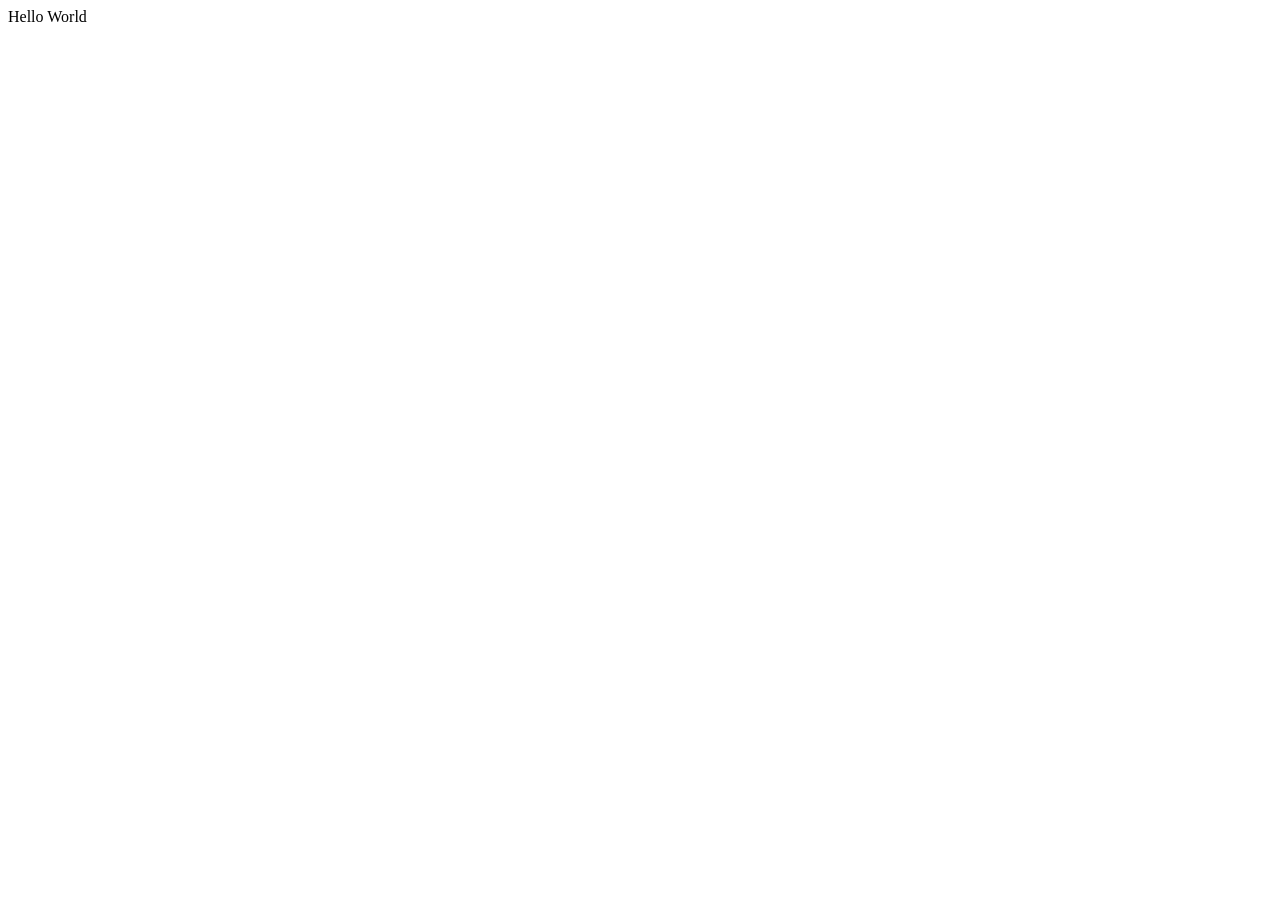
==== apps/dsthompson.co.uk/index.htm @ 2a075bf5 "Restructure folder heirarchy" ====
<html>
<head>
	</script>
	<title>dsthompson.co.uk</title>
	<meta http-equiv="Content-Security-Policy" content="default-src 'self' ; script-src cdn.report-uri.com https://www.google-analytics.com/analytics.js; style-src 'self' fonts.googleapis.com; font-src fonts.gstatic.com; img-src 'self' https://www.google-analytics.com; connect-src dsthompson.report-uri.com; upgrade-insecure-requests;">
	<meta name="viewport" content="width=device-width, initial-scale=1.0">
	<script type="text/json" id="csp-report-uri">
	{"keys" : ["blockedURI", "columnNumber", "disposition", "documentURI", "effectiveDirective", "lineNumber", "originalPolicy", "referrer", "sample", "sourceFile", "statusCode", "violatedDirective"], "reportUri": "https://dsthompson.report-uri.com/r/d/csp/enforce"}
	</script>
	<script src="https://cdn.report-uri.com/libs/report-uri-js/1.0.1/report-uri-js.min.js" integrity="sha256-Cng8gUe98XCqh5hc8nAM3y5I1iQHBjzOl8X3/iAd4jE=" crossorigin="anonymous"></script>
</head>
<body>
	<p>Hello World</p>
</body>
</html>
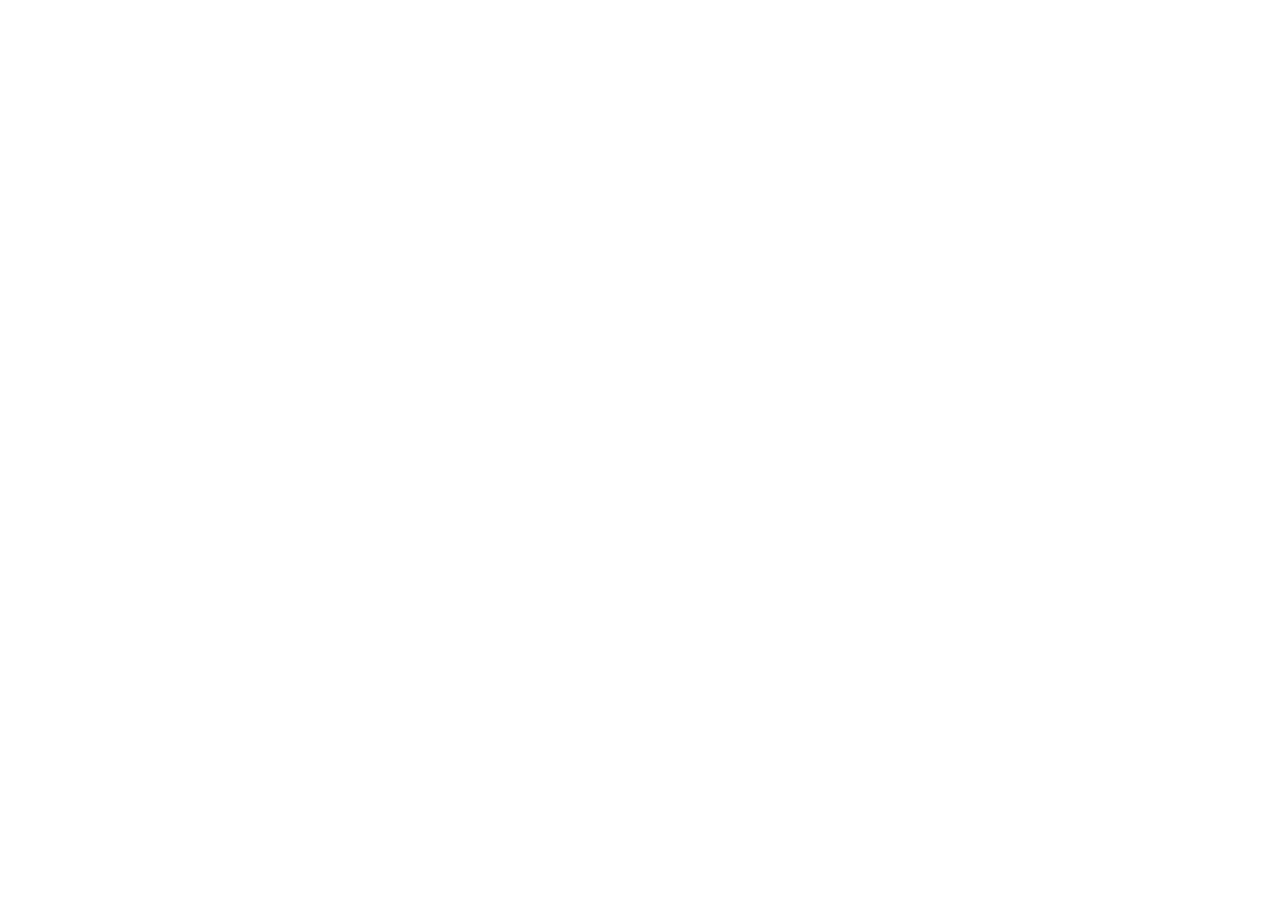
==== commit d9b98c35: "Fixed path issue in github actions." ====
--- a/apps/dsthompson.co.uk/index.htm
+++ b/apps/dsthompson.co.uk/index.htm
@@ -10,6 +10,5 @@
 	<script src="https://cdn.report-uri.com/libs/report-uri-js/1.0.1/report-uri-js.min.js" integrity="sha256-Cng8gUe98XCqh5hc8nAM3y5I1iQHBjzOl8X3/iAd4jE=" crossorigin="anonymous"></script>
 </head>
 <body>
-	<p>Hello World</p>
 </body>
 </html>
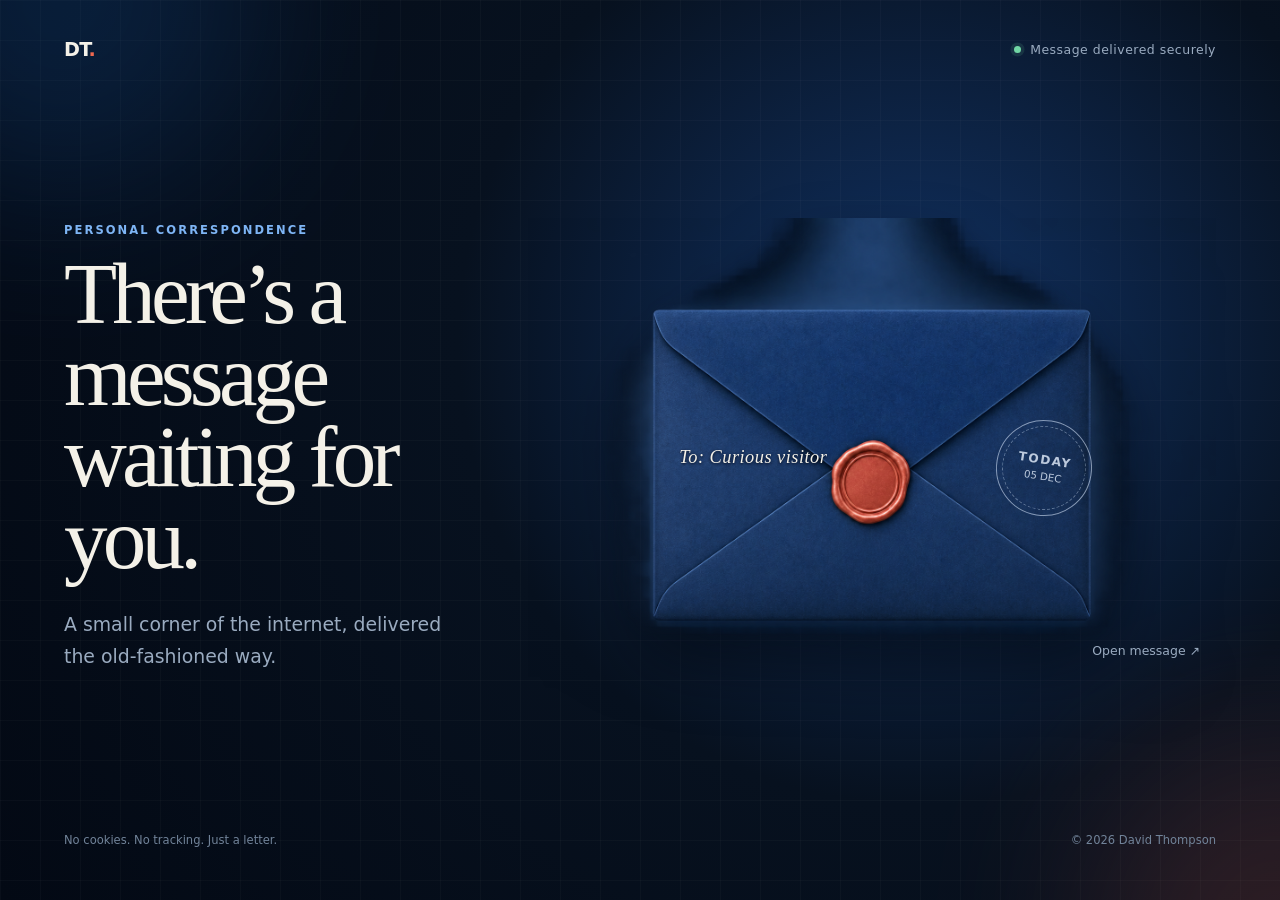
==== commit 8d6ab91f: "Create interactive digital calling card" ====
--- a/apps/dsthompson.co.uk/index.htm
+++ b/apps/dsthompson.co.uk/index.htm
@@ -1,14 +1,70 @@
-<html>
+<!doctype html>
+<html lang="en-GB">
 <head>
-	</script>
-	<title>dsthompson.co.uk</title>
-	<meta http-equiv="Content-Security-Policy" content="default-src 'self' ; script-src cdn.report-uri.com https://www.google-analytics.com/analytics.js; style-src 'self' fonts.googleapis.com; font-src fonts.gstatic.com; img-src 'self' https://www.google-analytics.com; connect-src dsthompson.report-uri.com; upgrade-insecure-requests;">
-	<meta name="viewport" content="width=device-width, initial-scale=1.0">
-	<script type="text/json" id="csp-report-uri">
-	{"keys" : ["blockedURI", "columnNumber", "disposition", "documentURI", "effectiveDirective", "lineNumber", "originalPolicy", "referrer", "sample", "sourceFile", "statusCode", "violatedDirective"], "reportUri": "https://dsthompson.report-uri.com/r/d/csp/enforce"}
-	</script>
-	<script src="https://cdn.report-uri.com/libs/report-uri-js/1.0.1/report-uri-js.min.js" integrity="sha256-Cng8gUe98XCqh5hc8nAM3y5I1iQHBjzOl8X3/iAd4jE=" crossorigin="anonymous"></script>
+  <meta charset="utf-8">
+  <meta name="viewport" content="width=device-width, initial-scale=1">
+  <meta name="description" content="A short note from David Thompson, software developer.">
+  <meta name="theme-color" content="#07111f">
+  <meta http-equiv="Content-Security-Policy" content="default-src 'self'; img-src 'self'; style-src 'self'; script-src 'self'; base-uri 'none'; form-action 'none'; frame-ancestors 'none'; upgrade-insecure-requests">
+  <title>A note from David Thompson</title>
+  <link rel="stylesheet" href="styles.css">
+  <script src="script.js" defer></script>
 </head>
 <body>
+  <a class="skip-link" href="#letter">Skip to the message</a>
+  <main class="stage">
+    <div class="ambient ambient-one" aria-hidden="true"></div>
+    <div class="ambient ambient-two" aria-hidden="true"></div>
+    <header class="masthead">
+      <a class="wordmark" href="/" aria-label="David Thompson home">DT<span>.</span></a>
+      <p class="delivery-status"><span aria-hidden="true"></span> Message delivered securely</p>
+    </header>
+    <section class="mail-scene" aria-labelledby="page-title">
+      <div class="intro">
+        <p class="eyebrow">Personal correspondence</p>
+        <h1 id="page-title">There’s a message<br>waiting for you.</h1>
+        <p class="lede">A small corner of the internet, delivered the old-fashioned way.</p>
+      </div>
+      <div class="envelope-wrap">
+        <button class="envelope-button" id="open-envelope" type="button" aria-controls="letter" aria-expanded="false">
+          <img src="envelope.png" width="1536" height="1024" alt="A deep blue envelope sealed with red wax">
+          <span class="recipient">To: Curious visitor</span>
+          <span class="postmark" aria-label="Postmarked today"><b>TODAY</b><small id="postmark-date"></small></span>
+          <span class="open-label">Open message <span aria-hidden="true">↗</span></span>
+        </button>
+        <article class="letter" id="letter" tabindex="-1" aria-hidden="true">
+          <button class="close-letter" id="close-letter" type="button" aria-label="Close message">×</button>
+          <p class="letter-date" id="letter-date"></p>
+          <h2>Hi, I’m David.</h2>
+          <p class="letter-copy">I’m a software developer interested in architecture, distributed systems, and building things properly.</p>
+          <p class="letter-copy">This domain mostly carries email. Since you stopped by, here’s where you can find the rest of my work.</p>
+          <nav class="links" aria-label="Find David online">
+            <a href="https://github.com/davidthompson" rel="me noreferrer">GitHub <span aria-hidden="true">↗</span></a>
+            <a href="https://www.linkedin.com/in/david-thompson-14426a19/" rel="me noreferrer">LinkedIn <span aria-hidden="true">↗</span></a>
+            <a href="https://pulse.dsthompson.co.uk" rel="noreferrer">Pulse <span aria-hidden="true">↗</span></a>
+          </nav>
+          <div class="letter-actions">
+            <button class="trace-button" id="trace-button" type="button" aria-controls="mail-route" aria-expanded="false">Trace this message</button>
+            <a class="reply-button" href="https://www.linkedin.com/in/david-thompson-14426a19/" rel="me noreferrer">Send a reply</a>
+          </div>
+          <section class="mail-route" id="mail-route" aria-hidden="true" aria-labelledby="route-title">
+            <div class="route-heading">
+              <div><p class="route-kicker">Message route</p><h3 id="route-title">How good email earns trust</h3></div>
+              <p class="route-status">All checks passed</p>
+            </div>
+            <ol class="route-steps">
+              <li><span>01</span><div><strong>MX lookup</strong><small>Find the receiving mail server</small></div></li>
+              <li><span>02</span><div><strong>SPF</strong><small>Check the sender is permitted</small></div></li>
+              <li><span>03</span><div><strong>DKIM</strong><small>Verify the signed message</small></div></li>
+              <li><span>04</span><div><strong>DMARC</strong><small>Apply the domain’s policy</small></div></li>
+              <li><span>05</span><div><strong>Inbox</strong><small>Deliver with confidence</small></div></li>
+            </ol>
+          </section>
+          <footer class="signature"><span>David</span><small>Software developer · United Kingdom</small></footer>
+        </article>
+      </div>
+    </section>
+    <footer class="site-footer"><p>No cookies. No tracking. Just a letter.</p><p>© <span id="year"></span> David Thompson</p></footer>
+  </main>
 </body>
 </html>
--- a/apps/dsthompson.co.uk/styles.css
+++ b/apps/dsthompson.co.uk/styles.css
@@ -0,0 +1,3 @@
+:root{color-scheme:dark;--ink:#f4f1e8;--muted:#9aabc0;--navy:#07111f;--paper:#f4efe3;--paper-ink:#182131;--coral:#ef684f}*{box-sizing:border-box}html{scroll-behavior:smooth}body{margin:0;min-width:320px;min-height:100vh;background:var(--navy);color:var(--ink);font-family:Inter,ui-sans-serif,system-ui,-apple-system,"Segoe UI",sans-serif}button,a{font:inherit}a{color:inherit}.skip-link{position:fixed;z-index:20;top:1rem;left:1rem;padding:.75rem 1rem;background:var(--paper);color:var(--paper-ink);transform:translateY(-200%)}.skip-link:focus{transform:none}.stage{position:relative;min-height:100vh;overflow:hidden;isolation:isolate;padding:clamp(1.25rem,3vw,2.5rem) clamp(1.25rem,5vw,5rem);background:linear-gradient(rgba(255,255,255,.025) 1px,transparent 1px),linear-gradient(90deg,rgba(255,255,255,.025) 1px,transparent 1px),radial-gradient(circle at 72% 38%,#123365 0,#07111f 43%,#030914 100%);background-size:40px 40px,40px 40px,auto}.ambient{position:absolute;z-index:-1;width:24rem;height:24rem;border-radius:50%;filter:blur(90px);opacity:.17;pointer-events:none}.ambient-one{top:-12rem;left:-8rem;background:#237fea}.ambient-two{right:-12rem;bottom:-14rem;background:var(--coral)}.masthead,.site-footer{display:flex;align-items:center;justify-content:space-between;width:min(100%,86rem);margin-inline:auto}.wordmark{font-size:1.2rem;font-weight:800;letter-spacing:-.04em;text-decoration:none}.wordmark span{color:var(--coral)}.delivery-status{display:flex;align-items:center;gap:.55rem;margin:0;color:var(--muted);font-size:.78rem;letter-spacing:.04em}.delivery-status span{width:.45rem;height:.45rem;border-radius:50%;background:#71d6a4;box-shadow:0 0 0 .22rem rgba(113,214,164,.12)}.mail-scene{display:grid;grid-template-columns:minmax(16rem,.72fr) minmax(30rem,1.28fr);align-items:center;gap:clamp(2rem,6vw,7rem);width:min(100%,76rem);min-height:calc(100vh - 10rem);margin:1rem auto}.intro{transition:opacity .45s ease,transform .45s ease}.is-open .intro{opacity:.25;transform:translateX(-1.5rem)}.eyebrow,.route-kicker{margin:0 0 1rem;color:#7eb5f5;font-size:.72rem;font-weight:750;letter-spacing:.18em;text-transform:uppercase}h1{margin:0;max-width:10ch;font-family:Georgia,"Times New Roman",serif;font-size:clamp(3rem,6.8vw,6.7rem);font-weight:400;line-height:.94;letter-spacing:-.055em}.lede{max-width:31rem;margin:1.75rem 0 0;color:var(--muted);font-size:clamp(1rem,1.5vw,1.18rem);line-height:1.7}.envelope-wrap{position:relative;perspective:1200px}.envelope-button{position:relative;display:block;width:100%;padding:0;border:0;background:transparent;color:var(--ink);cursor:pointer;filter:drop-shadow(0 2rem 2rem rgba(0,0,0,.4));transition:transform .4s ease,filter .4s ease,opacity .4s ease}.envelope-button:hover{transform:translateY(-.45rem) rotateX(1deg);filter:drop-shadow(0 2.6rem 2.3rem rgba(0,0,0,.5))}.envelope-button:focus-visible{outline:3px solid #8fc2ff;outline-offset:.5rem}.envelope-button img{display:block;width:100%;height:auto}.recipient{position:absolute;top:50%;left:22%;font-family:Georgia,"Times New Roman",serif;font-size:clamp(.85rem,1.45vw,1.15rem);font-style:italic;letter-spacing:.025em;text-shadow:0 1px 3px #020714}.postmark{position:absolute;top:44%;right:18%;display:grid;place-content:center;width:clamp(4.2rem,8vw,6rem);aspect-ratio:1;border:1px solid rgba(208,224,246,.6);border-radius:50%;color:rgba(224,235,250,.82);line-height:1.1;transform:rotate(9deg)}.postmark:after{content:"";position:absolute;inset:.3rem;border:1px dashed rgba(208,224,246,.4);border-radius:50%}.postmark b{font-size:clamp(.58rem,1vw,.76rem);letter-spacing:.13em}.postmark small{margin-top:.25rem;font-size:clamp(.5rem,.8vw,.64rem)}.open-label{position:absolute;right:1rem;bottom:4%;color:var(--muted);font-size:.78rem}.envelope-button:hover .open-label{color:var(--ink)}
+.letter{position:absolute;z-index:3;top:50%;left:50%;width:min(42rem,96vw);max-height:min(47rem,88vh);padding:clamp(1.6rem,4vw,3.6rem);overflow:auto;border:1px solid rgba(91,72,42,.18);border-radius:.18rem;background:linear-gradient(90deg,rgba(107,82,40,.035) 1px,transparent 1px),var(--paper);background-size:2rem 100%;color:var(--paper-ink);box-shadow:0 2rem 5rem rgba(0,0,0,.52);opacity:0;pointer-events:none;transform:translate(-50%,25%) rotateX(-8deg) scale(.82);transition:opacity .48s ease,transform .55s cubic-bezier(.22,.8,.25,1)}.is-open .envelope-button{opacity:.14;transform:translateY(7rem) scale(.92);pointer-events:none}.is-open .letter{opacity:1;pointer-events:auto;transform:translate(-50%,-50%) rotateX(0) scale(1)}.close-letter{position:absolute;top:1rem;right:1rem;width:2.6rem;height:2.6rem;border:1px solid rgba(24,33,49,.2);border-radius:50%;background:transparent;color:var(--paper-ink);font-size:1.7rem;line-height:1;cursor:pointer}.close-letter:hover,.close-letter:focus-visible{background:var(--paper-ink);color:var(--paper)}.letter-date{margin:0 0 2rem;color:#697280;font-size:.75rem;letter-spacing:.1em;text-transform:uppercase}.letter h2{margin:0 0 1.2rem;font-family:Georgia,"Times New Roman",serif;font-size:clamp(2.4rem,6vw,4.5rem);font-weight:400;letter-spacing:-.045em}.letter-copy{max-width:34rem;margin:.8rem 0;font-family:Georgia,"Times New Roman",serif;font-size:clamp(1.05rem,2vw,1.26rem);line-height:1.65}.links{display:flex;flex-wrap:wrap;gap:.65rem;margin:2rem 0}.links a{padding:.65rem .9rem;border:1px solid rgba(24,33,49,.2);border-radius:2rem;font-size:.85rem;font-weight:700;text-decoration:none}.links a:hover,.links a:focus-visible{border-color:var(--paper-ink);background:var(--paper-ink);color:var(--paper)}.letter-actions{display:flex;flex-wrap:wrap;gap:.75rem}.trace-button,.reply-button{min-height:2.9rem;padding:.8rem 1.1rem;border-radius:.2rem;font-size:.84rem;font-weight:750;cursor:pointer;text-decoration:none}.trace-button{border:1px solid var(--paper-ink);background:transparent;color:var(--paper-ink)}.reply-button{border:1px solid var(--coral);background:var(--coral);color:#1b1010}.trace-button:hover,.trace-button:focus-visible{background:var(--paper-ink);color:var(--paper)}.reply-button:hover,.reply-button:focus-visible{background:#d9513c;border-color:#d9513c}.mail-route{display:none;margin-top:2.5rem;padding-top:2rem;border-top:1px solid rgba(24,33,49,.16)}.mail-route.is-visible{display:block;animation:reveal .4s ease both}.route-heading{display:flex;align-items:flex-end;justify-content:space-between;gap:1rem}.route-kicker{margin-bottom:.35rem;color:#496b8f}.route-heading h3{margin:0;font-family:Georgia,"Times New Roman",serif;font-size:1.55rem;font-weight:400}.route-status{margin:0;color:#16704a;font-size:.75rem;font-weight:800}.route-steps{display:grid;grid-template-columns:repeat(5,1fr);gap:.5rem;margin:1.5rem 0 0;padding:0;list-style:none}.route-steps li{position:relative;padding-top:1.25rem;border-top:2px solid #3a73a8}.route-steps li:before{content:"";position:absolute;top:-.37rem;left:0;width:.62rem;height:.62rem;border-radius:50%;background:#3a73a8}.route-steps span{color:#65778a;font-size:.65rem}.route-steps div{display:grid;gap:.2rem;margin-top:.5rem}.route-steps strong{font-size:.75rem}.route-steps small{color:#697280;font-size:.68rem;line-height:1.4}.signature{display:grid;gap:.3rem;margin-top:2.4rem}.signature span{font-family:Georgia,"Times New Roman",serif;font-size:1.7rem;font-style:italic}.signature small{color:#6f7680;font-size:.7rem;letter-spacing:.06em;text-transform:uppercase}.site-footer{color:#718399;font-size:.72rem}.site-footer p{margin:0}@keyframes reveal{from{opacity:0;transform:translateY(-.6rem)}}
+@media(max-width:800px){.stage{padding-bottom:1.25rem;overflow-y:auto}.mail-scene{grid-template-columns:1fr;align-content:center;gap:1.5rem;min-height:calc(100vh - 8rem)}.intro{text-align:center}h1{max-width:none;font-size:clamp(2.9rem,13vw,5.4rem)}.lede{margin-inline:auto}.envelope-wrap{width:min(100%,39rem);margin-inline:auto}.is-open .intro{opacity:0;transform:translateY(-1rem)}.letter{position:fixed;top:52%}.site-footer{margin-top:1rem}}@media(max-width:540px){.delivery-status{font-size:.68rem}.mail-scene{min-height:calc(100vh - 7rem)}.site-footer{gap:1rem;align-items:flex-end}.site-footer p:last-child{text-align:right}.letter{max-height:86vh}.route-heading{align-items:flex-start;flex-direction:column}.route-steps{grid-template-columns:1fr;gap:.8rem}.route-steps li{display:grid;grid-template-columns:2rem 1fr;padding:.2rem 0 .2rem 1rem;border-top:0;border-left:2px solid #3a73a8}.route-steps li:before{top:.4rem;left:-.37rem}.route-steps div{margin-top:0}}@media(prefers-reduced-motion:reduce){*,*:before,*:after{scroll-behavior:auto!important;animation-duration:.01ms!important;animation-iteration-count:1!important;transition-duration:.01ms!important}}
